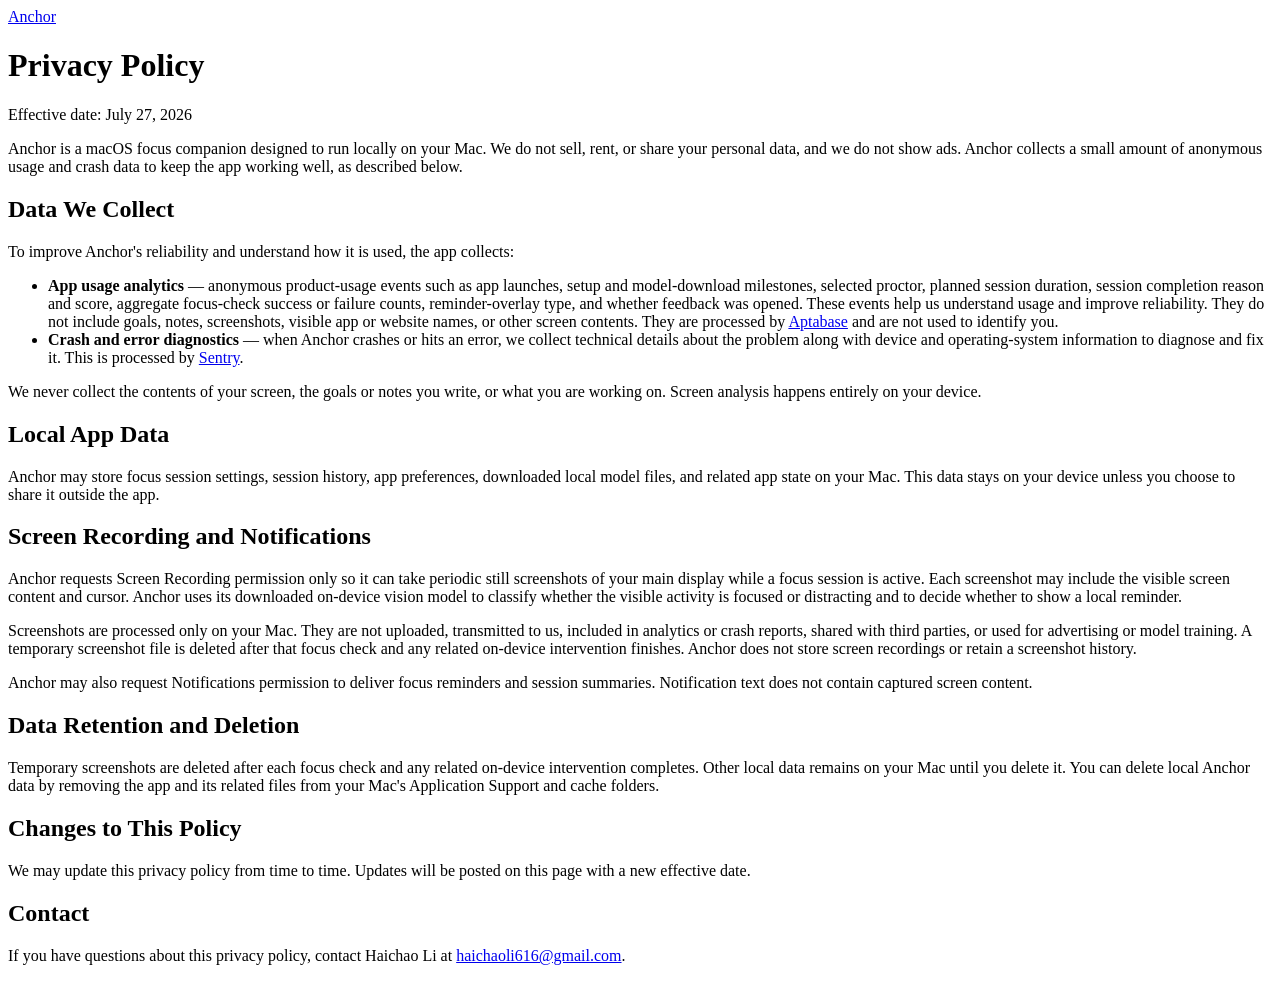
==== privacy.html @ c6a7f9c5 "Update privacy disclosures for screen analysis" ====
<!doctype html>
<html lang="en">
<head>
  <meta charset="utf-8">
  <meta name="viewport" content="width=device-width, initial-scale=1">
  <title>Anchor Privacy Policy</title>
  <meta name="description" content="Privacy Policy for Anchor, a macOS focus companion.">
  <link rel="icon" href="app-icon.png" type="image/png">
  <link rel="apple-touch-icon" href="app-icon.png">
  <link rel="stylesheet" href="styles.css?v=20260606-blocker">
</head>
<body>
  <main class="page article">
    <a class="back" href="index.html">Anchor</a>
    <h1>Privacy Policy</h1>
    <p class="updated">Effective date: July 27, 2026</p>

    <p>Anchor is a macOS focus companion designed to run locally on your Mac. We do not sell, rent, or share your personal data, and we do not show ads. Anchor collects a small amount of anonymous usage and crash data to keep the app working well, as described below.</p>

    <h2>Data We Collect</h2>
    <p>To improve Anchor's reliability and understand how it is used, the app collects:</p>
    <ul>
      <li><strong>App usage analytics</strong> — anonymous product-usage events such as app launches, setup and model-download milestones, selected proctor, planned session duration, session completion reason and score, aggregate focus-check success or failure counts, reminder-overlay type, and whether feedback was opened. These events help us understand usage and improve reliability. They do not include goals, notes, screenshots, visible app or website names, or other screen contents. They are processed by <a href="https://aptabase.com/legal/privacy">Aptabase</a> and are not used to identify you.</li>
      <li><strong>Crash and error diagnostics</strong> — when Anchor crashes or hits an error, we collect technical details about the problem along with device and operating-system information to diagnose and fix it. This is processed by <a href="https://sentry.io/privacy/">Sentry</a>.</li>
    </ul>
    <p>We never collect the contents of your screen, the goals or notes you write, or what you are working on. Screen analysis happens entirely on your device.</p>

    <h2>Local App Data</h2>
    <p>Anchor may store focus session settings, session history, app preferences, downloaded local model files, and related app state on your Mac. This data stays on your device unless you choose to share it outside the app.</p>

    <h2>Screen Recording and Notifications</h2>
    <p>Anchor requests Screen Recording permission only so it can take periodic still screenshots of your main display while a focus session is active. Each screenshot may include the visible screen content and cursor. Anchor uses its downloaded on-device vision model to classify whether the visible activity is focused or distracting and to decide whether to show a local reminder.</p>
    <p>Screenshots are processed only on your Mac. They are not uploaded, transmitted to us, included in analytics or crash reports, shared with third parties, or used for advertising or model training. A temporary screenshot file is deleted after that focus check and any related on-device intervention finishes. Anchor does not store screen recordings or retain a screenshot history.</p>
    <p>Anchor may also request Notifications permission to deliver focus reminders and session summaries. Notification text does not contain captured screen content.</p>

    <h2>Data Retention and Deletion</h2>
    <p>Temporary screenshots are deleted after each focus check and any related on-device intervention completes. Other local data remains on your Mac until you delete it. You can delete local Anchor data by removing the app and its related files from your Mac's Application Support and cache folders.</p>

    <h2>Changes to This Policy</h2>
    <p>We may update this privacy policy from time to time. Updates will be posted on this page with a new effective date.</p>

    <h2>Contact</h2>
    <p>If you have questions about this privacy policy, contact Haichao Li at <a href="mailto:haichaoli616@gmail.com">haichaoli616@gmail.com</a>.</p>
  </main>
</body>
</html>
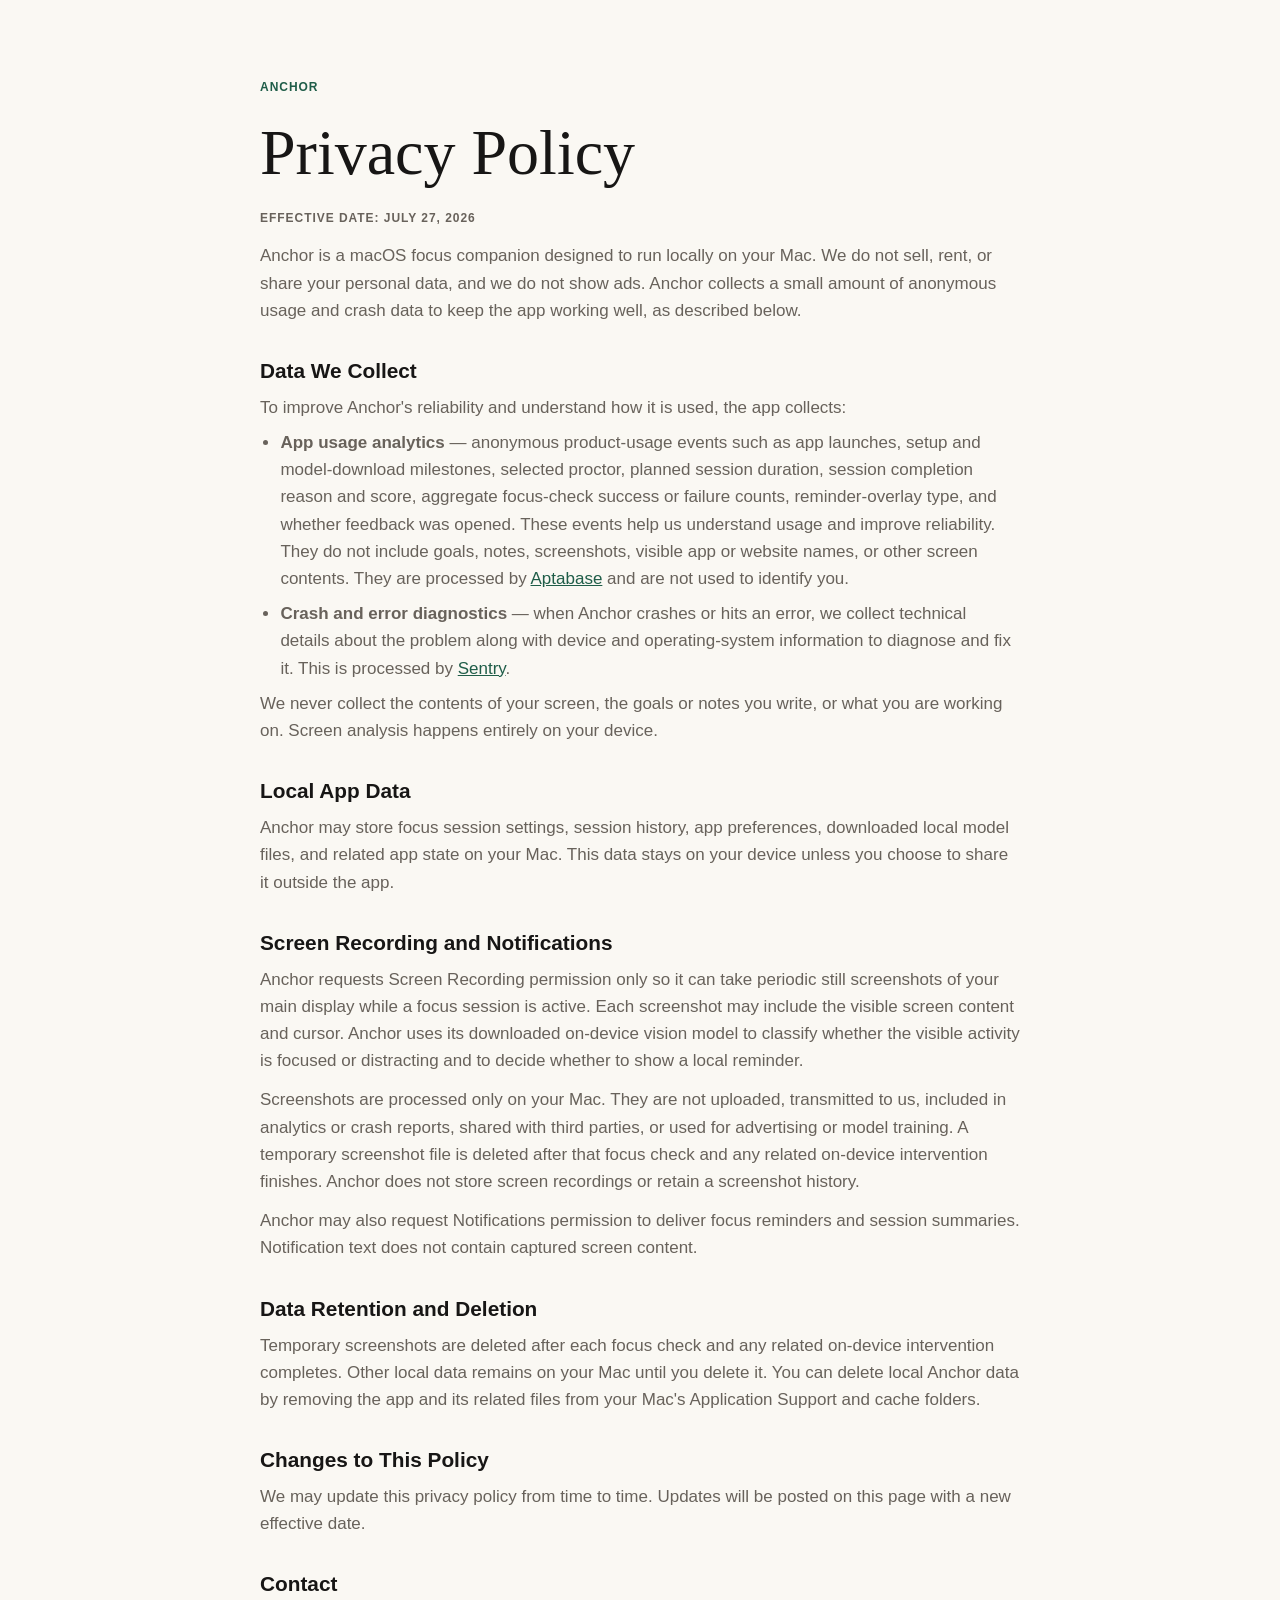
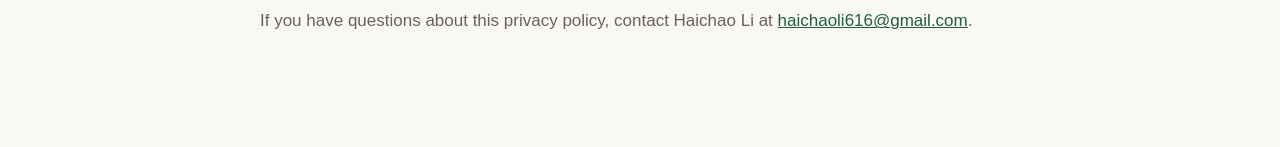
==== commit 077592c6: "Redesign homepage around the promo video Simplified, video-first homepage: - Sticky header with a "G" ====
--- a/privacy.html
+++ b/privacy.html
@@ -7,7 +7,7 @@
   <meta name="description" content="Privacy Policy for Anchor, a macOS focus companion.">
   <link rel="icon" href="app-icon.png" type="image/png">
   <link rel="apple-touch-icon" href="app-icon.png">
-  <link rel="stylesheet" href="styles.css?v=20260606-blocker">
+  <link rel="stylesheet" href="styles.css?v=20261020c">
 </head>
 <body>
   <main class="page article">
--- a/styles.css
+++ b/styles.css
@@ -0,0 +1,545 @@
+/* Anchor website — simplified system (2026-10-20)
+   One type scale (6 styles), one spacing rhythm, no section dividers, one card style. */
+
+:root {
+  color-scheme: light dark;
+  --bg: #faf8f3;
+  --surface: #ffffff;
+  --ink: #171615;
+  --muted: #68625b;
+  --soft: #e6e0d6;
+  --accent: #1f5d48;
+  --on-accent: #faf8f3;
+
+  --font-sans: -apple-system, BlinkMacSystemFont, "Segoe UI", sans-serif;
+  --font-serif: ui-serif, "New York", Georgia, "Times New Roman", serif;
+
+  /* type scale */
+  --t-display: clamp(2.7rem, 5vw, 4.6rem);
+  --t-h2: clamp(2rem, 3.2vw, 2.75rem);
+  --t-h3: 1.2rem;
+  --t-body: 1.0625rem;
+  --t-small: 0.875rem;
+  --t-eyebrow: 0.75rem;
+
+  /* rhythm */
+  --page: min(1120px, calc(100% - 40px));
+  --section: 128px;
+  --radius: 16px;
+}
+
+@media (prefers-color-scheme: dark) {
+  :root {
+    --bg: #141311;
+    --surface: #1d1b19;
+    --ink: #f4f0e9;
+    --muted: #b8afa3;
+    --soft: #34302b;
+    --accent: #84d3a8;
+    --on-accent: #10231b;
+  }
+}
+
+* {
+  box-sizing: border-box;
+}
+
+[hidden] {
+  display: none !important;
+}
+
+html {
+  scroll-behavior: smooth;
+  scroll-padding-top: 80px;
+}
+
+body {
+  margin: 0;
+  background: var(--bg);
+  color: var(--ink);
+  font: var(--t-body)/1.6 var(--font-sans);
+  -webkit-font-smoothing: antialiased;
+}
+
+img,
+video {
+  display: block;
+  max-width: 100%;
+  height: auto;
+}
+
+a {
+  color: inherit;
+}
+
+h1,
+h2,
+h3,
+p,
+figure,
+ol {
+  margin: 0;
+}
+
+:focus-visible {
+  outline: 3px solid var(--accent);
+  outline-offset: 3px;
+  border-radius: 6px;
+}
+
+/* ── shared pieces ─────────────────────────────────────────── */
+.eyebrow {
+  margin-bottom: 14px;
+  color: var(--muted);
+  font-size: var(--t-eyebrow);
+  font-weight: 700;
+  letter-spacing: 0.08em;
+  text-transform: uppercase;
+}
+
+h2 {
+  font-size: var(--t-h2);
+  font-weight: 700;
+  line-height: 1.08;
+  letter-spacing: -0.02em;
+}
+
+h3 {
+  font-size: var(--t-h3);
+  font-weight: 700;
+  line-height: 1.3;
+}
+
+.button {
+  display: inline-flex;
+  align-items: center;
+  justify-content: center;
+  min-height: 48px;
+  padding: 0 26px;
+  border-radius: 999px;
+  background: var(--accent);
+  color: var(--on-accent);
+  font-size: 1rem;
+  font-weight: 650;
+  text-decoration: none;
+  transition: transform 0.15s ease, opacity 0.15s ease;
+}
+
+.button:hover {
+  opacity: 0.92;
+  transform: translateY(-1px);
+}
+
+.button-sm {
+  min-height: 36px;
+  padding: 0 16px;
+  font-size: var(--t-small);
+}
+
+.link {
+  color: var(--muted);
+  font-weight: 600;
+  text-underline-offset: 0.2em;
+}
+
+.link:hover {
+  color: var(--ink);
+}
+
+.cta {
+  display: flex;
+  flex-wrap: wrap;
+  align-items: center;
+  justify-content: center;
+  gap: 12px 22px;
+}
+
+.note {
+  margin-top: 14px;
+  color: var(--muted);
+  font-size: var(--t-small);
+}
+
+/* ── header ────────────────────────────────────────────────── */
+.site-header {
+  position: sticky;
+  top: 0;
+  z-index: 10;
+  background: color-mix(in srgb, var(--bg) 86%, transparent);
+  backdrop-filter: saturate(1.4) blur(14px);
+  -webkit-backdrop-filter: saturate(1.4) blur(14px);
+}
+
+.header-inner {
+  width: var(--page);
+  height: 64px;
+  margin: 0 auto;
+  display: flex;
+  align-items: center;
+  justify-content: space-between;
+}
+
+.brand {
+  display: flex;
+  align-items: center;
+  gap: 10px;
+  font-weight: 700;
+  text-decoration: none;
+}
+
+.brand img {
+  border-radius: 22%;
+}
+
+.nav {
+  display: flex;
+  align-items: center;
+  gap: 24px;
+}
+
+.nav-link {
+  color: var(--muted);
+  font-size: var(--t-small);
+  font-weight: 600;
+  text-decoration: none;
+}
+
+.nav-link:hover {
+  color: var(--ink);
+}
+
+/* ── hero ──────────────────────────────────────────────────── */
+.hero {
+  width: var(--page);
+  margin: 0 auto;
+  padding: 56px 0 var(--section);
+  text-align: center;
+}
+
+.hero h1 {
+  font-family: var(--font-serif);
+  font-size: var(--t-display);
+  font-weight: 500;
+  line-height: 1;
+  letter-spacing: -0.01em;
+}
+
+.hero h1 em {
+  color: var(--accent);
+}
+
+.lede {
+  max-width: 560px;
+  margin: 18px auto 30px;
+  color: var(--muted);
+  font-size: 1.2rem;
+  line-height: 1.5;
+}
+
+.video {
+  position: relative;
+  margin-top: 48px;
+  aspect-ratio: 16 / 9;
+  border-radius: var(--radius);
+  overflow: hidden;
+  background: #111;
+  box-shadow: 0 30px 90px rgba(40, 32, 20, 0.18), 0 0 0 1px rgba(0, 0, 0, 0.06);
+}
+
+.video video {
+  width: 100%;
+  height: 100%;
+  object-fit: cover;
+}
+
+.video-controls {
+  position: absolute;
+  right: 16px;
+  bottom: 16px;
+  display: flex;
+  gap: 8px;
+}
+
+.video-btn {
+  display: inline-flex;
+  align-items: center;
+  gap: 8px;
+  min-height: 40px;
+  min-width: 40px;
+  padding: 0 14px;
+  justify-content: center;
+  border: 0;
+  border-radius: 999px;
+  background: rgba(17, 17, 17, 0.72);
+  color: #fff;
+  font: 600 var(--t-small)/1 var(--font-sans);
+  cursor: pointer;
+  backdrop-filter: blur(10px);
+  -webkit-backdrop-filter: blur(10px);
+}
+
+.video-btn:hover {
+  background: rgba(17, 17, 17, 0.9);
+}
+
+/* ── sections ──────────────────────────────────────────────── */
+.section {
+  width: var(--page);
+  margin: 0 auto;
+  padding: 0 0 var(--section);
+}
+
+.section-head {
+  max-width: 640px;
+  margin: 0 auto 48px;
+  text-align: center;
+}
+
+.steps {
+  list-style: none;
+  padding: 0;
+  display: grid;
+  grid-template-columns: repeat(3, 1fr);
+  gap: 28px;
+}
+
+.step img {
+  width: 100%;
+  aspect-ratio: 16 / 10;
+  object-fit: cover;
+  object-position: top;
+  margin-bottom: 20px;
+  border-radius: 12px;
+  background: var(--surface);
+  box-shadow: 0 0 0 1px var(--soft);
+}
+
+.step h3 {
+  margin-bottom: 6px;
+}
+
+.step p,
+.split-copy p,
+.privacy p {
+  color: var(--muted);
+}
+
+.split {
+  display: grid;
+  grid-template-columns: 0.4fr 0.6fr;
+  gap: 64px;
+  align-items: center;
+}
+
+.split-copy h2 {
+  margin-bottom: 16px;
+}
+
+.split-media {
+  width: 100%;
+  border-radius: 12px;
+  box-shadow: 0 0 0 1px var(--soft);
+}
+
+.privacy {
+  text-align: center;
+}
+
+.privacy-line {
+  display: flex;
+  flex-direction: column;
+  align-items: center;
+  gap: 14px;
+  max-width: 760px;
+  margin-inline: auto;
+  margin-bottom: 14px;
+  font-size: clamp(1.4rem, 2.4vw, 1.9rem);
+  letter-spacing: -0.015em;
+}
+
+.privacy-line svg {
+  flex-shrink: 0;
+  color: var(--accent);
+}
+
+.closing {
+  display: grid;
+  justify-items: center;
+  gap: 22px;
+  text-align: center;
+}
+
+.closing img {
+  border-radius: 22%;
+}
+
+/* ── footer ────────────────────────────────────────────────── */
+.site-footer {
+  width: var(--page);
+  margin: 0 auto;
+  padding: 28px 0 40px;
+  display: grid;
+  justify-items: center;
+  gap: 10px;
+  color: var(--muted);
+  font-size: var(--t-small);
+  text-align: center;
+}
+
+.footer-links {
+  display: flex;
+  flex-wrap: wrap;
+  justify-content: center;
+  gap: 8px 22px;
+}
+
+.site-footer a {
+  text-decoration: none;
+}
+
+.credits a {
+  color: var(--ink);
+  font-weight: 600;
+}
+
+.site-footer a:hover {
+  color: var(--ink);
+  text-decoration: underline;
+}
+
+/* ── subpages (privacy / support) ──────────────────────────── */
+.page {
+  width: min(760px, calc(100% - 40px));
+  margin: 48px auto;
+  padding: 24px 0 64px;
+}
+
+.back,
+.updated {
+  display: inline-block;
+  color: var(--muted);
+  font-size: var(--t-eyebrow);
+  font-weight: 700;
+  letter-spacing: 0.08em;
+  text-transform: uppercase;
+  text-decoration: none;
+}
+
+.back {
+  margin-bottom: 24px;
+}
+
+.back:hover {
+  color: var(--ink);
+}
+
+.article h1 {
+  margin-bottom: 18px;
+  font-family: var(--font-serif);
+  font-size: clamp(2.6rem, 6vw, 4rem);
+  font-weight: 500;
+  line-height: 1;
+}
+
+.article h2 {
+  margin-top: 34px;
+  margin-bottom: 10px;
+  font-size: 1.3rem;
+  line-height: 1.25;
+  letter-spacing: 0;
+}
+
+.article p,
+.article ul {
+  color: var(--muted);
+}
+
+.article p + p {
+  margin-top: 12px;
+}
+
+.article ul {
+  margin: 8px 0 0;
+  padding-left: 1.2em;
+}
+
+.article li {
+  margin-bottom: 8px;
+}
+
+.article a {
+  color: var(--accent);
+}
+
+/* ── responsive ────────────────────────────────────────────── */
+@media (max-width: 900px) {
+  :root {
+    --section: 96px;
+  }
+
+  .steps {
+    grid-template-columns: 1fr;
+    max-width: 560px;
+    margin: 0 auto;
+    gap: 44px;
+  }
+
+  .split {
+    grid-template-columns: 1fr;
+    gap: 32px;
+    text-align: center;
+  }
+
+  .split-copy {
+    max-width: 560px;
+    margin: 0 auto;
+  }
+}
+
+@media (max-width: 560px) {
+  :root {
+    --page: calc(100% - 32px);
+    --section: 80px;
+  }
+
+  .nav-link {
+    display: none;
+  }
+
+  .hero {
+    padding-top: 36px;
+  }
+
+  .lede {
+    font-size: 1.08rem;
+  }
+
+  .video {
+    margin-top: 36px;
+    border-radius: 10px;
+  }
+
+  .video-controls {
+    right: 8px;
+    bottom: 8px;
+    gap: 6px;
+  }
+
+  .video-btn {
+    min-height: 34px;
+    min-width: 34px;
+    padding: 0 10px;
+    font-size: 0.78rem;
+  }
+
+}
+
+@media (prefers-reduced-motion: reduce) {
+  html {
+    scroll-behavior: auto;
+  }
+
+  .button {
+    transition: none;
+  }
+}
